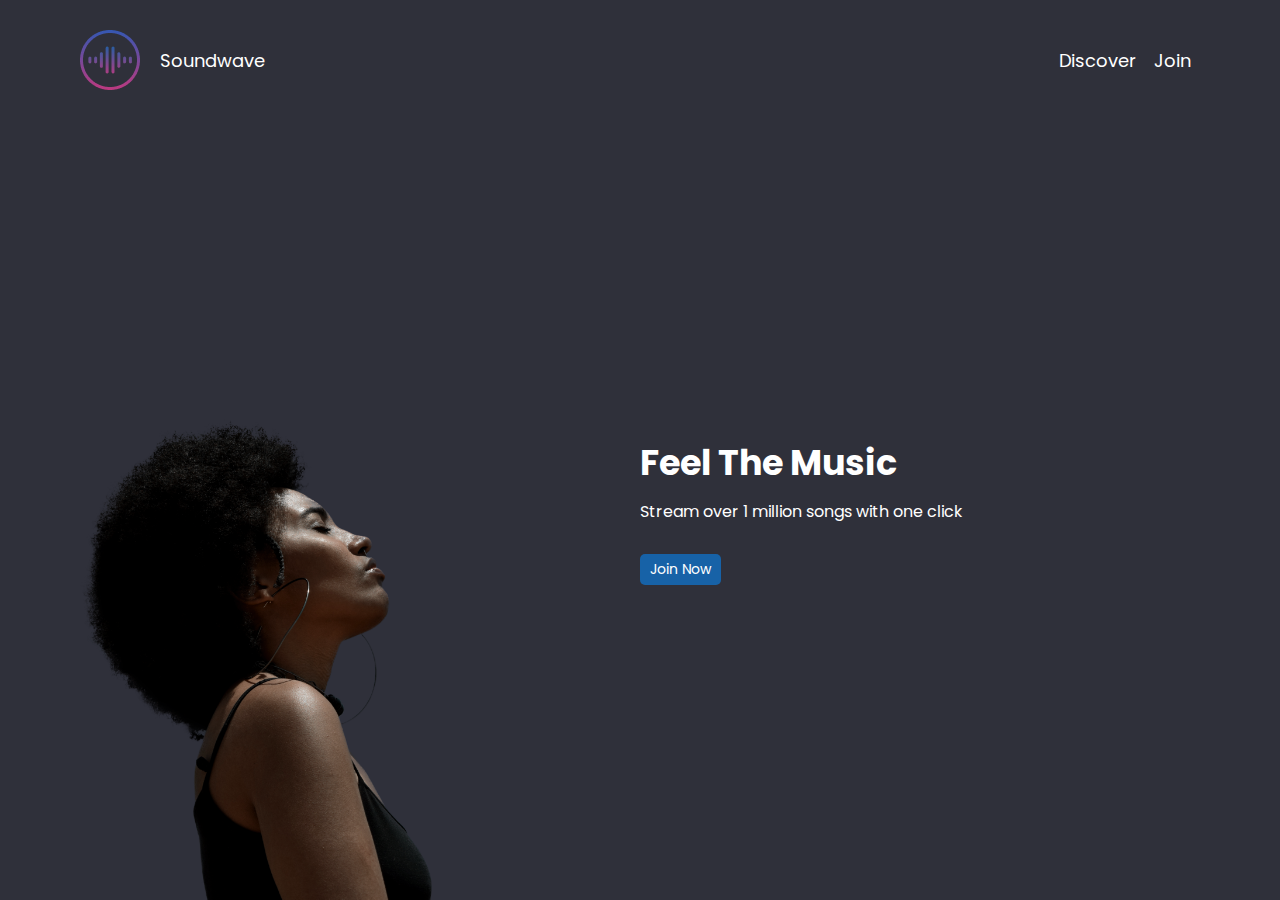
==== index.html @ 428bc6f1 "ft-landing-page" ====
<!DOCTYPE html>
<html lang="en">
<head>
    <meta charset="UTF-8">
    <meta http-equiv="X-UA-Compatible" content="IE=edge">
    <meta name="viewport" content="width=device-width, initial-scale=1.0">
    <link rel="preconnect" href="https://fonts.gstatic.com">
    <!-- <link rel="stylesheet" href="./css/index.css"> -->
    <link href="https://fonts.googleapis.com/css2?family=Poppins:wght@300;400;500&display=swap" rel="stylesheet">
    <title>Soundwave</title>
    <style>
        *{
            padding: 0;
            margin: 0;
            box-sizing: border-box;
            font-family: 'Poppins', sans-serif;
        }
        .container{
         background-color: #2F303A;
         padding: 15px 80px;  
         height: 100vh; 
         overflow: hidden;
        }
        nav{
            display: flex;
            justify-content: space-between;
            height: 10vh;
            align-items: center;
        }
        .logo{
            display: flex;
            align-items: center;
        }
        .logo a{
            text-decoration: none;
            padding-left: 20px;
            font-size: 18px;
            color: white;
        }
        ul{
            width: 150px;
            display: flex;
            list-style: none;
            justify-content: space-around;
        }
        ul a{
            text-decoration: none;
            font-size: 18px;
            color: white;
        }
        main{
            display: flex;
            justify-content: space-between;
            align-items: center;
            height: 90vh;
            position: relative;
        }
        .image-container{
            width: 50%;
            display: flex;
            height: 100%;
            align-items: flex-end;
            position: relative;
        }
        .image-container img{
            max-width: 22em;
        }
        .texts{
            width: 50%;
            display: flex;
            flex-direction: column;
            align-items: flex-start;
        }
        .texts h1{
            padding-bottom: 10px;
            color: white;
            font-size:35px;
        }
        .texts p{
            color: white;
            padding-bottom: 30px;
        }
        .texts input{
            background-color: #1762A7;
            color: white;
            padding: 5px 10px;
            border-radius: 5px;
            border: none;
            font-size: 14px;
        }
        @media only screen and (max-width: 1030px) {
            .image-container img{
            max-width: 18em;
        }
        }
    </style>
</head>
<body>
    <div class="container">
        <nav>
            <div class="logo">
                <img src="./img/logo.png" alt="music-app-logo">
                <a href="/">Soundwave</a>
            </div>
            <ul>
                <li><a href="discover.html">Discover</a></li>
                <li><a href="join.html">Join</a></li>
            </ul>
        </nav>
        <main>
            <div class="image-container">
                <img src="./img/landing-page-girl.png" alt="enjoying musci">
            </div>
            <div class="texts">
                <h1>Feel The Music</h1>
                <p>Stream over 1 million songs with one click</p>
                <input type="submit" name="join"  value = 'Join Now' id="join-btn">
            </div>
        </main>
    </div>
</body>
</html>
---- css/index.css ----
body{
    margin: 0;
    border: 0;
    font-family: 'Poppins', sans-serif;
    background-color:#2F303A;
}
.logo img{
    width: 52px;
}
.logo a{
    color: white;
}
nav{
    font-size: 15px;
    display: flex;
    width: 100%;
}
a{
    text-decoration: none;
    color: white;
}
li{
    list-style: none;
}
.logo{
    width: 200px;  
    display: flex;
    align-items: center;
    justify-content: space-around;
}
main{
    display: flex;
}
.image-container{
    width: 602px;
    height: 849px;
    display: flex;
}
.texts{
    display: flex;
    flex-direction: column;
    color: white;
    justify-content: center;
    align-items: center;
    justify-self: center;
}
.texts h1{
    font-size: 72px;
}
.texts p{
    font-size: 36px;
}
.texts input{
    background-color:#1762A7;
    color: white;
    padding: 10px 15px;
    outline: none;
    border-radius: 5px;
}
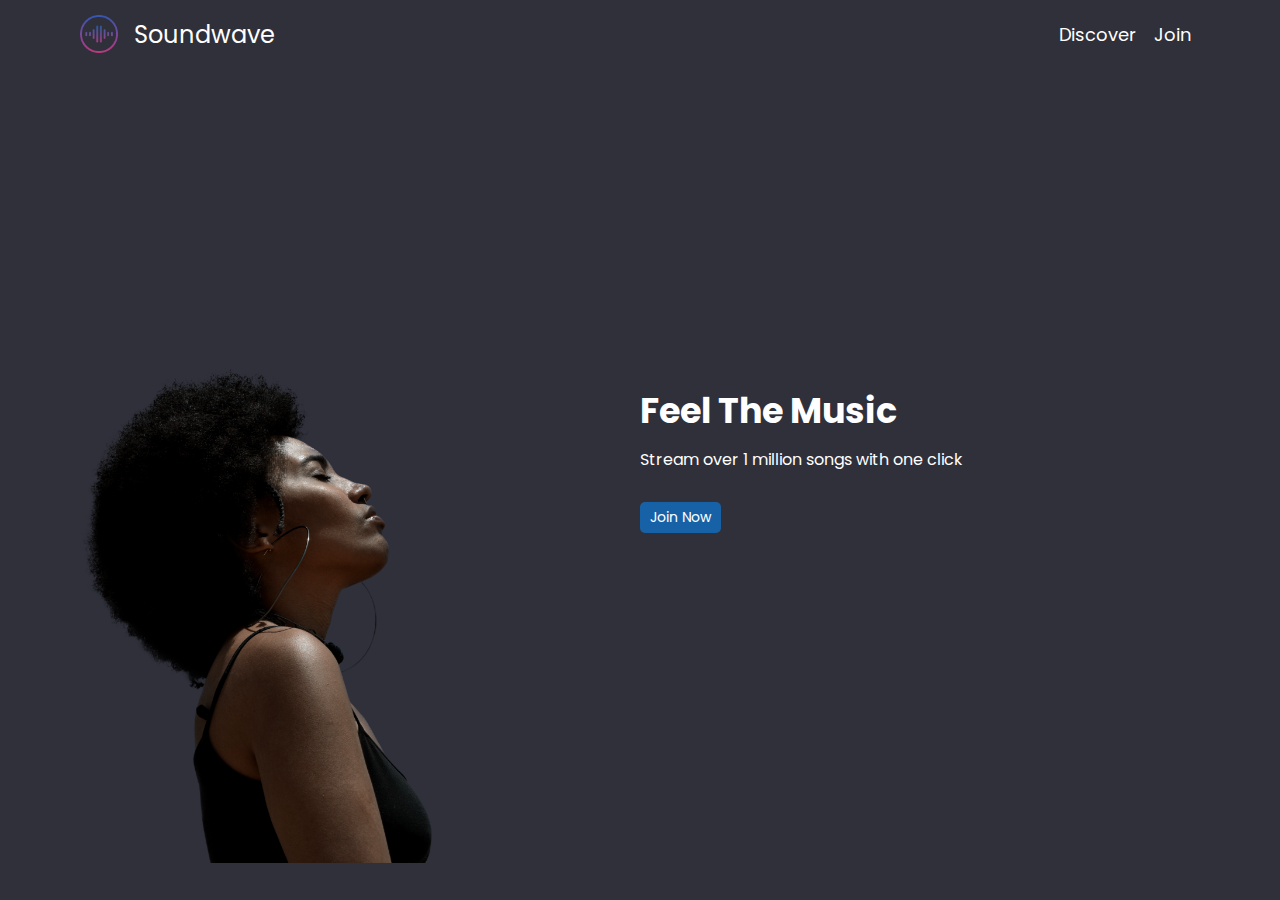
==== commit 4f247506: "page responsiveness fixed" ====
--- a/index.html
+++ b/index.html
@@ -5,95 +5,10 @@
     <meta http-equiv="X-UA-Compatible" content="IE=edge">
     <meta name="viewport" content="width=device-width, initial-scale=1.0">
     <link rel="preconnect" href="https://fonts.gstatic.com">
-    <!-- <link rel="stylesheet" href="./css/index.css"> -->
+    <link rel="stylesheet" href="./css/base.css">
+    <link rel="stylesheet" href="./css/index.css">
     <link href="https://fonts.googleapis.com/css2?family=Poppins:wght@300;400;500&display=swap" rel="stylesheet">
     <title>Soundwave</title>
-    <style>
-        *{
-            padding: 0;
-            margin: 0;
-            box-sizing: border-box;
-            font-family: 'Poppins', sans-serif;
-        }
-        .container{
-         background-color: #2F303A;
-         padding: 15px 80px;  
-         height: 100vh; 
-         overflow: hidden;
-        }
-        nav{
-            display: flex;
-            justify-content: space-between;
-            height: 10vh;
-            align-items: center;
-        }
-        .logo{
-            display: flex;
-            align-items: center;
-        }
-        .logo a{
-            text-decoration: none;
-            padding-left: 20px;
-            font-size: 18px;
-            color: white;
-        }
-        ul{
-            width: 150px;
-            display: flex;
-            list-style: none;
-            justify-content: space-around;
-        }
-        ul a{
-            text-decoration: none;
-            font-size: 18px;
-            color: white;
-        }
-        main{
-            display: flex;
-            justify-content: space-between;
-            align-items: center;
-            height: 90vh;
-            position: relative;
-        }
-        .image-container{
-            width: 50%;
-            display: flex;
-            height: 100%;
-            align-items: flex-end;
-            position: relative;
-        }
-        .image-container img{
-            max-width: 22em;
-        }
-        .texts{
-            width: 50%;
-            display: flex;
-            flex-direction: column;
-            align-items: flex-start;
-        }
-        .texts h1{
-            padding-bottom: 10px;
-            color: white;
-            font-size:35px;
-        }
-        .texts p{
-            color: white;
-            padding-bottom: 30px;
-        }
-        .texts input{
-            background-color: #1762A7;
-            color: white;
-            padding: 5px 10px;
-            border-radius: 5px;
-            border: none;
-            font-size: 14px;
-        }
-        @media only screen and (max-width: 1030px) {
-            .image-container img{
-            max-width: 18em;
-        }
-        }
-    </style>
 </head>
 <body>
     <div class="container">
--- a/css/base.css
+++ b/css/base.css
@@ -0,0 +1,91 @@
+*{
+    padding: 0;
+    margin: 0;
+    box-sizing: border-box;
+    font-family: 'Poppins', sans-serif;
+}
+.container{
+ background-color: #2F303A;
+ padding: 15px 80px; 
+ width: 100%; 
+ height: 100vh; 
+ overflow: hidden;
+}
+nav{
+    display: flex;
+    justify-content: space-between;
+    align-items: center;
+}
+.logo{
+    display: flex;
+    align-items: center;
+    width: 4rem;
+}
+.logo img{
+    width: 60%;
+}
+.logo a{
+    text-decoration: none;
+    padding-left: 1rem;
+    font-size: 1.5rem;
+    color: white;
+}
+nav ul{
+    width: 150px;
+    display: flex;
+    list-style: none;
+    justify-content: space-around;
+}
+nav ul a{
+    text-decoration: none;
+    font-size: 18px;
+    color: white;
+}
+footer{
+    display: flex;
+    justify-content: space-between;
+    align-items: center;
+    height: 5vh;
+    background-color: rgb(10, 10, 10);
+    padding: 0px 20px;
+}
+footer ul{
+    list-style: none;
+}
+footer a{
+    text-decoration: none;
+    font-size: 1.2rem;
+    color: white;
+    padding-right: 1.2rem;
+}
+.footer-right a:nth-child(1){
+    padding-right: 0;
+    padding-left: .5rem;
+}
+footer .footer-left{
+    display: flex;
+    margin-right: 1rem;
+    width: 40%;
+}
+footer .footer-right{
+    display: flex;
+    justify-content:flex-end;
+    align-items: flex-start;
+    width: 60%;
+}
+footer i{
+    padding-right: 5px;
+}
+
+@media only screen and (max-width: 600px){
+    .container{
+        padding: .75rem 1.5rem; 
+    }
+    .logo a{
+        padding-left: .75rem;
+        font-size: 1.2rem;
+    }
+    footer ul li a{
+        font-size: .9rem;
+    }
+}--- a/css/index.css
+++ b/css/index.css
@@ -1,59 +1,48 @@
-body{
-    margin: 0;
-    border: 0;
-    font-family: 'Poppins', sans-serif;
-    background-color:#2F303A;
-}
-.logo img{
-    width: 52px;
-}
-.logo a{
-    color: white;
-}
-nav{
-    font-size: 15px;
-    display: flex;
-    width: 100%;
-}
-a{
-    text-decoration: none;
-    color: white;
-}
-li{
-    list-style: none;
-}
-.logo{
-    width: 200px;  
-    display: flex;
-    align-items: center;
-    justify-content: space-around;
-}
 main{
     display: flex;
+    justify-content: space-between;
+    align-items: center;
+    height: 90vh;
+    position: relative;
 }
 .image-container{
-    width: 602px;
-    height: 849px;
+    width: 50%;
     display: flex;
+    height: 100%;
+    align-items: flex-end;
+    position: relative;
+}
+.image-container img{
+    max-width: 22em;
 }
 .texts{
+    width: 50%;
     display: flex;
     flex-direction: column;
-    color: white;
-    justify-content: center;
-    align-items: center;
-    justify-self: center;
+    align-items: flex-start;
 }
 .texts h1{
-    font-size: 72px;
+    padding-bottom: 10px;
+    color: white;
+    font-size:35px;
 }
 .texts p{
-    font-size: 36px;
+    color: white;
+    padding-bottom: 30px;
 }
 .texts input{
-    background-color:#1762A7;
+    background-color: #1762A7;
     color: white;
-    padding: 10px 15px;
-    outline: none;
+    padding: 5px 10px;
     border-radius: 5px;
+    border: none;
+    font-size: 14px;
+}
+@media only screen and (max-width: 600px) {
+    .container {
+        padding: .5rem 1rem;
+    }
+    .image-container img {
+        max-width: 12em;
+    }
 }